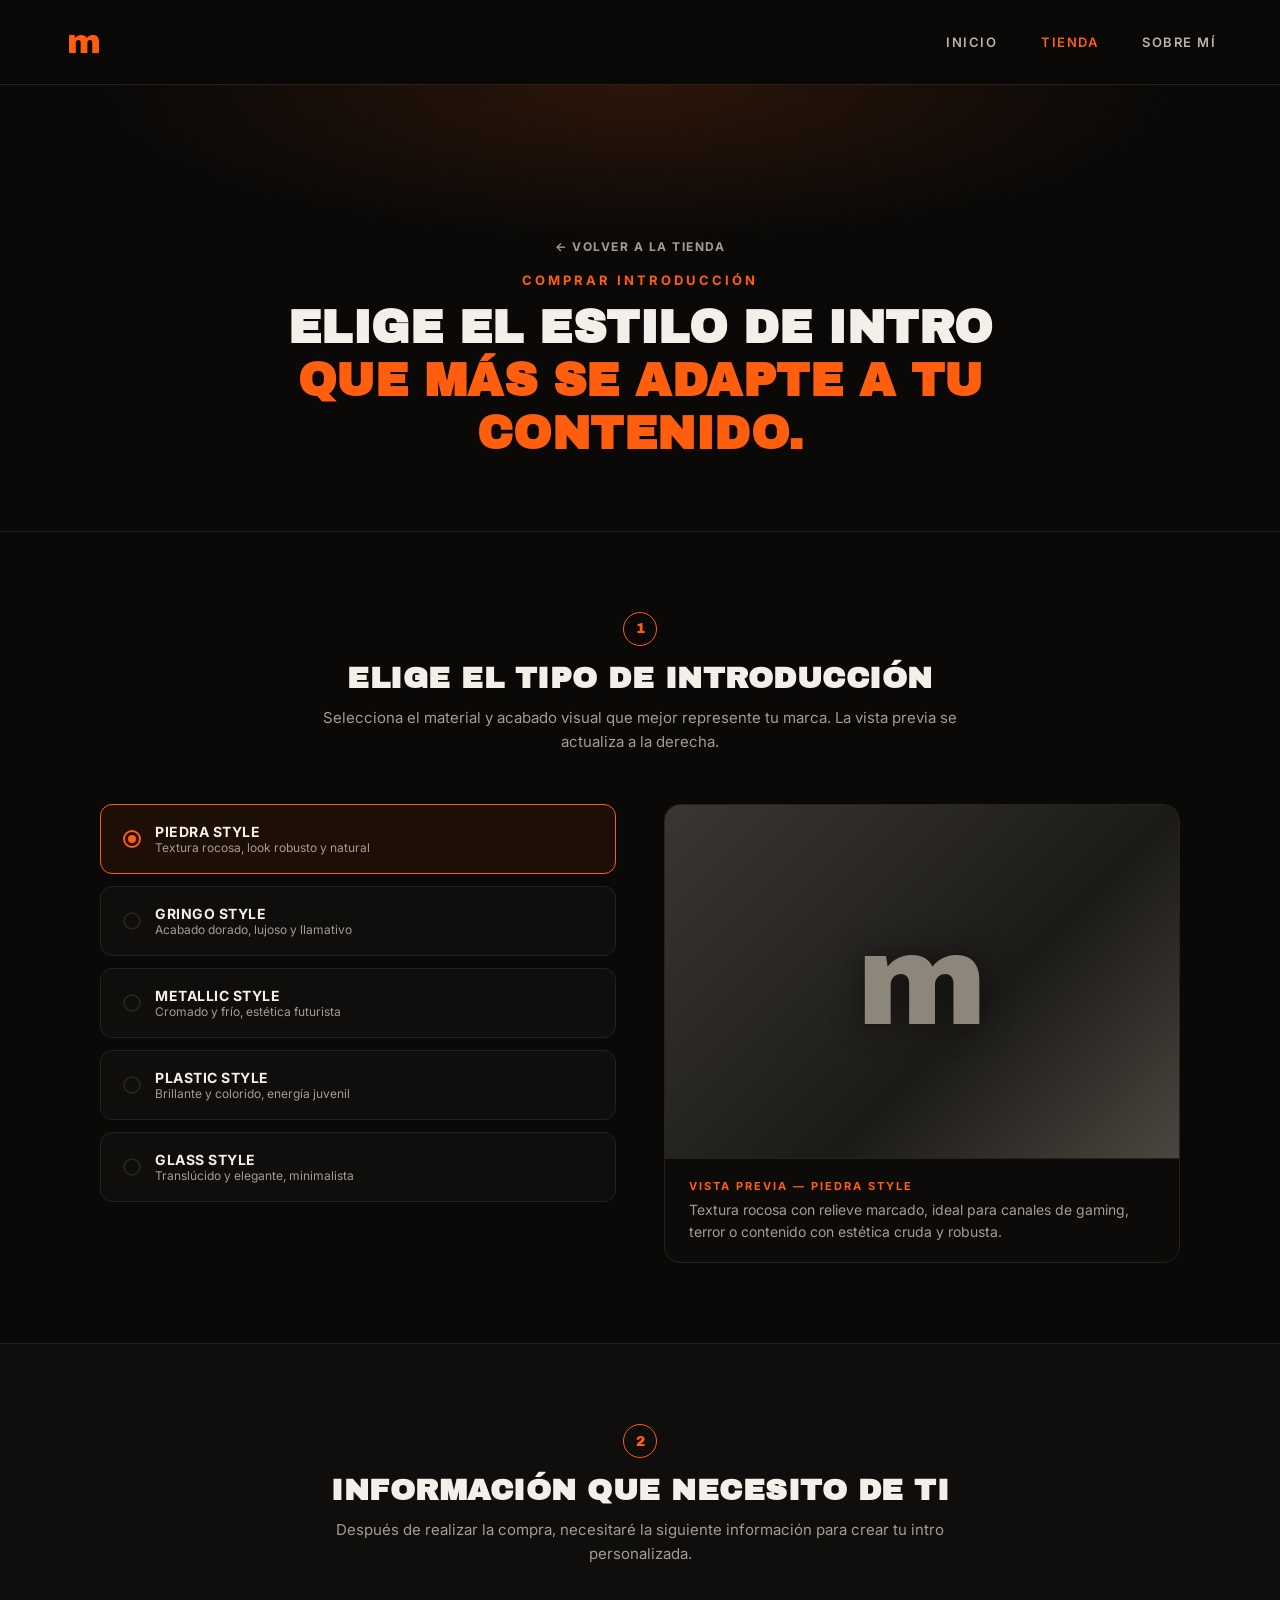
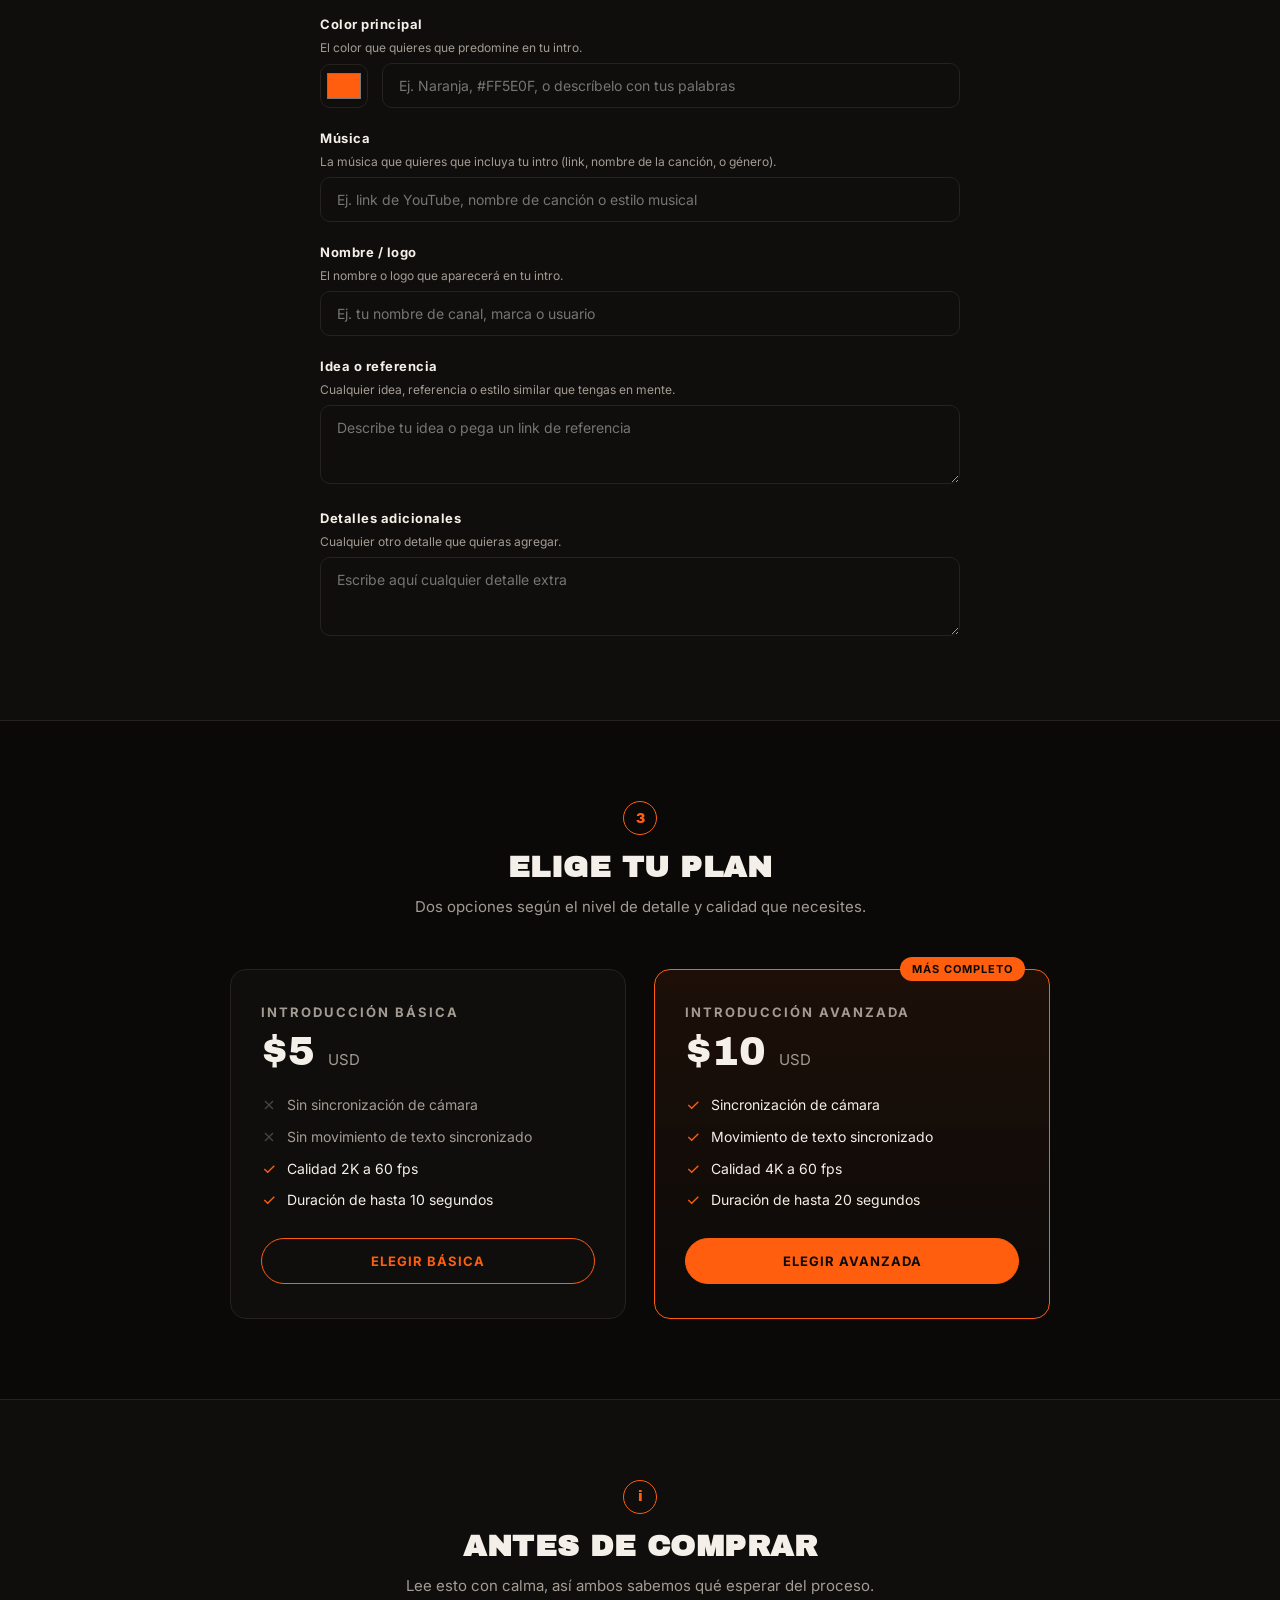
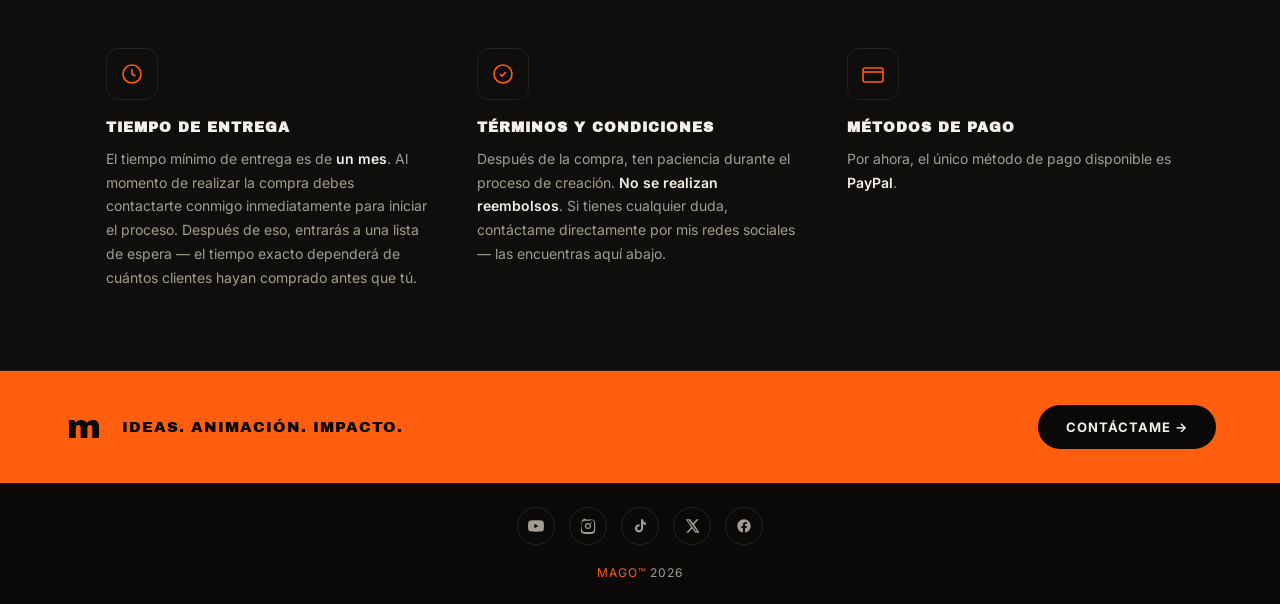
==== comprar-intro.html @ b368771b "Add files via upload" ====
<!DOCTYPE html>
<html lang="es">
<head>
<meta charset="UTF-8">
<meta name="viewport" content="width=device-width, initial-scale=1.0">
<title>Introducción 3D — Comprar | MAGO</title>
<link rel="stylesheet" href="styles.css">
</head>
<body>

<header>
  <div class="logo">
    <div class="logo-mark">
      <span>m</span>
    </div>
  </div>
  <nav class="links">
    <a href="index.html#inicio">INICIO</a>
    <a href="tienda.html" class="active">TIENDA</a>
    <a href="index.html#sobre-mi">SOBRE MÍ</a>
  </nav>
</header>

<section class="shop-hero">
  <a href="tienda.html" class="back-link shop-eyebrow">← VOLVER A LA TIENDA</a>
  <div class="eyebrow shop-eyebrow" style="animation-delay:.3s">COMPRAR INTRODUCCIÓN</div>
  <h1 class="shop-h1">Elige el estilo de intro <span class="accent">que más se adapte a tu contenido.</span></h1>
</section>

<!-- 01 — ESTILO -->
<section class="shop-section" id="estilo">
  <div class="step-head scroll-reveal">
    <div class="step-num">1</div>
    <h2>Elige el tipo de introducción</h2>
    <p>Selecciona el material y acabado visual que mejor represente tu marca. La vista previa se actualiza a la derecha.</p>
  </div>

  <div class="style-picker scroll-reveal" style="transition-delay:.1s">
    <div class="style-list" id="styleList">
      <div class="style-option active" data-style="piedra">
        <div class="style-option-left">
          <div class="radio"></div>
          <div>
            <div class="name">PIEDRA STYLE</div>
            <div class="tag">Textura rocosa, look robusto y natural</div>
          </div>
        </div>
      </div>

      <div class="style-option" data-style="gringo">
        <div class="style-option-left">
          <div class="radio"></div>
          <div>
            <div class="name">GRINGO STYLE</div>
            <div class="tag">Acabado dorado, lujoso y llamativo</div>
          </div>
        </div>
      </div>

      <div class="style-option" data-style="metallic">
        <div class="style-option-left">
          <div class="radio"></div>
          <div>
            <div class="name">METALLIC STYLE</div>
            <div class="tag">Cromado y frío, estética futurista</div>
          </div>
        </div>
      </div>

      <div class="style-option" data-style="plastic">
        <div class="style-option-left">
          <div class="radio"></div>
          <div>
            <div class="name">PLASTIC STYLE</div>
            <div class="tag">Brillante y colorido, energía juvenil</div>
          </div>
        </div>
      </div>

      <div class="style-option" data-style="glass">
        <div class="style-option-left">
          <div class="radio"></div>
          <div>
            <div class="name">GLASS STYLE</div>
            <div class="tag">Translúcido y elegante, minimalista</div>
          </div>
        </div>
      </div>
    </div>

    <div class="preview-panel">
      <div class="preview-stage mat-piedra" id="previewStage">
        <span class="pm">m</span>
      </div>
      <div class="preview-info">
        <div class="preview-label">VISTA PREVIA — PIEDRA STYLE</div>
        <p id="previewDesc">Textura rocosa con relieve marcado, ideal para canales de gaming, terror o contenido con estética cruda y robusta.</p>
      </div>
    </div>
  </div>
</section>

<!-- 02 — INFORMACIÓN -->
<section class="shop-section alt" id="informacion">
  <div class="step-head scroll-reveal">
    <div class="step-num">2</div>
    <h2>Información que necesito de ti</h2>
    <p>Después de realizar la compra, necesitaré la siguiente información para crear tu intro personalizada.</p>
  </div>

  <form class="info-form scroll-reveal" style="transition-delay:.1s">
    <div class="form-row">
      <label>Color principal</label>
      <div class="hint">El color que quieres que predomine en tu intro.</div>
      <div class="color-row">
        <input type="color" value="#ff5e0f">
        <input type="text" placeholder="Ej. Naranja, #FF5E0F, o descríbelo con tus palabras">
      </div>
    </div>

    <div class="form-row">
      <label>Música</label>
      <div class="hint">La música que quieres que incluya tu intro (link, nombre de la canción, o género).</div>
      <input type="text" placeholder="Ej. link de YouTube, nombre de canción o estilo musical">
    </div>

    <div class="form-row">
      <label>Nombre / logo</label>
      <div class="hint">El nombre o logo que aparecerá en tu intro.</div>
      <input type="text" placeholder="Ej. tu nombre de canal, marca o usuario">
    </div>

    <div class="form-row">
      <label>Idea o referencia</label>
      <div class="hint">Cualquier idea, referencia o estilo similar que tengas en mente.</div>
      <textarea rows="3" placeholder="Describe tu idea o pega un link de referencia"></textarea>
    </div>

    <div class="form-row">
      <label>Detalles adicionales</label>
      <div class="hint">Cualquier otro detalle que quieras agregar.</div>
      <textarea rows="3" placeholder="Escribe aquí cualquier detalle extra"></textarea>
    </div>
  </form>
</section>

<!-- 03 — PLAN -->
<section class="shop-section" id="plan">
  <div class="step-head scroll-reveal">
    <div class="step-num">3</div>
    <h2>Elige tu plan</h2>
    <p>Dos opciones según el nivel de detalle y calidad que necesites.</p>
  </div>

  <div class="plans">
    <div class="plan-card scroll-reveal" style="transition-delay:.1s">
      <div class="plan-name">INTRODUCCIÓN BÁSICA</div>
      <div class="plan-price">$5 <span>USD</span></div>
      <ul class="plan-features">
        <li class="no"><svg viewBox="0 0 24 24" fill="none" stroke="currentColor" stroke-width="2"><path d="M6 6l12 12M18 6L6 18"/></svg> Sin sincronización de cámara</li>
        <li class="no"><svg viewBox="0 0 24 24" fill="none" stroke="currentColor" stroke-width="2"><path d="M6 6l12 12M18 6L6 18"/></svg> Sin movimiento de texto sincronizado</li>
        <li class="yes"><svg viewBox="0 0 24 24" fill="none" stroke="currentColor" stroke-width="2"><path d="M5 12l5 5L20 7"/></svg> Calidad 2K a 60 fps</li>
        <li class="yes"><svg viewBox="0 0 24 24" fill="none" stroke="currentColor" stroke-width="2"><path d="M5 12l5 5L20 7"/></svg> Duración de hasta 10 segundos</li>
      </ul>
      <a href="#" class="plan-btn">ELEGIR BÁSICA</a>
    </div>

    <div class="plan-card featured scroll-reveal" style="transition-delay:.2s">
      <div class="plan-badge">MÁS COMPLETO</div>
      <div class="plan-name">INTRODUCCIÓN AVANZADA</div>
      <div class="plan-price">$10 <span>USD</span></div>
      <ul class="plan-features">
        <li class="yes"><svg viewBox="0 0 24 24" fill="none" stroke="currentColor" stroke-width="2"><path d="M5 12l5 5L20 7"/></svg> Sincronización de cámara</li>
        <li class="yes"><svg viewBox="0 0 24 24" fill="none" stroke="currentColor" stroke-width="2"><path d="M5 12l5 5L20 7"/></svg> Movimiento de texto sincronizado</li>
        <li class="yes"><svg viewBox="0 0 24 24" fill="none" stroke="currentColor" stroke-width="2"><path d="M5 12l5 5L20 7"/></svg> Calidad 4K a 60 fps</li>
        <li class="yes"><svg viewBox="0 0 24 24" fill="none" stroke="currentColor" stroke-width="2"><path d="M5 12l5 5L20 7"/></svg> Duración de hasta 20 segundos</li>
      </ul>
      <a href="#" class="plan-btn solid">ELEGIR AVANZADA</a>
    </div>
  </div>
</section>

<!-- 04 — INFO IMPORTANTE -->
<section class="shop-section alt" id="info-importante">
  <div class="step-head scroll-reveal">
    <div class="step-num">i</div>
    <h2>Antes de comprar</h2>
    <p>Lee esto con calma, así ambos sabemos qué esperar del proceso.</p>
  </div>

  <div class="info-grid">
    <div class="info-card scroll-reveal" style="transition-delay:.1s">
      <div class="info-icon">
        <svg viewBox="0 0 24 24" fill="none" stroke="currentColor" stroke-width="1.6"><circle cx="12" cy="12" r="9"/><path d="M12 7v5l3.5 2"/></svg>
      </div>
      <h3>TIEMPO DE ENTREGA</h3>
      <p>El tiempo mínimo de entrega es de <strong>un mes</strong>. Al momento de realizar la compra debes contactarte conmigo inmediatamente para iniciar el proceso. Después de eso, entrarás a una lista de espera — el tiempo exacto dependerá de cuántos clientes hayan comprado antes que tú.</p>
    </div>

    <div class="info-card scroll-reveal" style="transition-delay:.2s">
      <div class="info-icon">
        <svg viewBox="0 0 24 24" fill="none" stroke="currentColor" stroke-width="1.6"><path d="M9 12l2 2 4-4"/><circle cx="12" cy="12" r="9"/></svg>
      </div>
      <h3>TÉRMINOS Y CONDICIONES</h3>
      <p>Después de la compra, ten paciencia durante el proceso de creación. <strong>No se realizan reembolsos</strong>. Si tienes cualquier duda, contáctame directamente por mis redes sociales — las encuentras aquí abajo.</p>
    </div>

    <div class="info-card scroll-reveal" style="transition-delay:.3s">
      <div class="info-icon">
        <svg viewBox="0 0 24 24" fill="none" stroke="currentColor" stroke-width="1.6"><rect x="2" y="6" width="20" height="14" rx="2"/><path d="M2 10h20"/></svg>
      </div>
      <h3>MÉTODOS DE PAGO</h3>
      <p>Por ahora, el único método de pago disponible es <strong>PayPal</strong>.</p>
    </div>
  </div>
</section>

<section class="contact-band" id="contacto">
  <div class="contact-band-left">
    <div class="logo-mark">
      <span>m</span>
    </div>
    <p>Ideas. Animación. Impacto.</p>
  </div>
  <a href="index.html#sobre-mi" class="contact-band-btn">CONTÁCTAME →</a>
</section>

<footer>
  <div class="footer-socials">
    <a href="#" aria-label="YouTube"><svg viewBox="0 0 24 24" fill="currentColor"><path d="M23.5 6.2a3 3 0 0 0-2.1-2.1C19.5 3.5 12 3.5 12 3.5s-7.5 0-9.4.6A3 3 0 0 0 .5 6.2 31 31 0 0 0 0 12a31 31 0 0 0 .5 5.8 3 3 0 0 0 2.1 2.1c1.9.6 9.4.6 9.4.6s7.5 0 9.4-.6a3 3 0 0 0 2.1-2.1A31 31 0 0 0 24 12a31 31 0 0 0-.5-5.8ZM9.5 15.5v-7L15.8 12l-6.3 3.5Z"/></svg></a>
    <a href="#" aria-label="Instagram"><svg viewBox="0 0 24 24" fill="currentColor"><path d="M12 2.2c3.2 0 3.6 0 4.9.07 1.2.06 2.1.26 2.7.5.6.24 1.1.6 1.6 1.1.5.5.86 1 1.1 1.6.24.6.44 1.5.5 2.7.06 1.3.07 1.7.07 4.9s0 3.6-.07 4.9c-.06 1.2-.26 2.1-.5 2.7a4.5 4.5 0 0 1-1.1 1.6 4.5 4.5 0 0 1-1.6 1.1c-.6.24-1.5.44-2.7.5-1.3.06-1.7.07-4.9.07s-3.6 0-4.9-.07c-1.2-.06-2.1-.26-2.7-.5a4.5 4.5 0 0 1-1.6-1.1 4.5 4.5 0 0 1-1.1-1.6c-.24-.6-.44-1.5-.5-2.7C2.2 15.6 2.2 15.2 2.2 12s0-3.6.07-4.9c.06-1.2.26-2.1.5-2.7.24-.6.6-1.1 1.1-1.6.5-.5 1-.86 1.6-1.1.6-.24 1.5-.44 2.7-.5C8.4 2.2 8.8 2.2 12 2.2Zm0 1.8c-3.15 0-3.52 0-4.76.07-1.03.05-1.6.22-1.97.37-.5.19-.85.42-1.22.79-.37.37-.6.72-.79 1.22-.15.37-.32.94-.37 1.97C2.8 8.48 2.8 8.85 2.8 12s0 3.52.07 4.76c.05 1.03.22 1.6.37 1.97.19.5.42.85.79 1.22.37.37.72.6 1.22.79.37.15.94.32 1.97.37 1.24.06 1.61.07 4.76.07s3.52 0 4.76-.07c1.03-.05 1.6-.22 1.97-.37.5-.19.85-.42 1.22-.79.37-.37.6-.72.79-1.22.15-.37.32-.94.37-1.97.06-1.24.07-1.61.07-4.76s0-3.52-.07-4.76c-.05-1.03-.22-1.6-.37-1.97a3 3 0 0 0-.79-1.22 3 3 0 0 0-1.22-.79c-.37-.15-.94-.32-1.97-.37C15.52 4 15.15 4 12 4Zm0 3.4a4.6 4.6 0 1 1 0 9.2 4.6 4.6 0 0 1 0-9.2Zm0 1.8a2.8 2.8 0 1 0 0 5.6 2.8 2.8 0 0 0 0-5.6Zm5.8-2a1.08 1.08 0 1 1-2.15 0 1.08 1.08 0 0 1 2.15 0Z"/></svg></a>
    <a href="#" aria-label="TikTok"><svg viewBox="0 0 24 24" fill="currentColor"><path d="M16.6 2h-3.1v13.4a2.9 2.9 0 1 1-2.9-2.9c.3 0 .6 0 .9.1V9.5a6.1 6.1 0 1 0 5.1 6V8.9a7.6 7.6 0 0 0 4.4 1.4V7.2c-2.4 0-4.4-2-4.4-5.2Z"/></svg></a>
    <a href="#" aria-label="Twitter"><svg viewBox="0 0 24 24" fill="currentColor"><path d="M18.9 2h3.1l-6.8 7.8L23.3 22h-6.3l-4.9-6.4L6.5 22H3.4l7.3-8.3L2.7 2H9.2l4.4 5.9L18.9 2Zm-1.1 18h1.7L7.3 3.9H5.5L17.8 20Z"/></svg></a>
    <a href="#" aria-label="Facebook"><svg viewBox="0 0 24 24" fill="currentColor"><path d="M22 12.06C22 6.5 17.52 2 12 2S2 6.5 2 12.06C2 17.08 5.66 21.24 10.44 22v-7.03H7.9v-2.91h2.54V9.85c0-2.5 1.49-3.89 3.77-3.89 1.09 0 2.24.2 2.24.2v2.46h-1.26c-1.24 0-1.63.77-1.63 1.56v1.88h2.78l-.44 2.91h-2.34V22C18.34 21.24 22 17.08 22 12.06Z"/></svg></a>
  </div>
  <span>MAGO™</span> 2026
</footer>

<script>
  const styles = {
    piedra:  { mat:'mat-piedra',  label:'VISTA PREVIA — PIEDRA STYLE',  desc:'Textura rocosa con relieve marcado, ideal para canales de gaming, terror o contenido con estética cruda y robusta.' },
    gringo:  { mat:'mat-gringo',  label:'VISTA PREVIA — GRINGO STYLE',  desc:'Acabado dorado y lujoso, perfecto para contenido de lifestyle, negocios o marcas que buscan destacar con opulencia.' },
    metallic:{ mat:'mat-metallic',label:'VISTA PREVIA — METALLIC STYLE',desc:'Superficie cromada y fría, con estética futurista. Encaja con tech, ciencia ficción y contenido de innovación.' },
    plastic: { mat:'mat-plastic', label:'VISTA PREVIA — PLASTIC STYLE', desc:'Colores vivos y acabado brillante, con energía juvenil. Ideal para entretenimiento, comedia y redes sociales.' },
    glass:   { mat:'mat-glass',   label:'VISTA PREVIA — GLASS STYLE',   desc:'Translúcido y minimalista, con un aire elegante y limpio. Encaja con marcas premium y contenido lifestyle.' },
  };

  const options = document.querySelectorAll('.style-option');
  const stage = document.getElementById('previewStage');
  const label = document.querySelector('.preview-label');
  const desc = document.getElementById('previewDesc');

  options.forEach(opt => {
    opt.addEventListener('click', () => {
      options.forEach(o => o.classList.remove('active'));
      opt.classList.add('active');

      const key = opt.dataset.style;
      const s = styles[key];

      stage.className = 'preview-stage ' + s.mat;
      label.textContent = s.label;
      desc.textContent = s.desc;
    });
  });

  const revealEls = document.querySelectorAll('.scroll-reveal');
  const io = new IntersectionObserver((entries) => {
    entries.forEach(entry => {
      if (entry.isIntersecting){
        entry.target.classList.add('is-visible');
        io.unobserve(entry.target);
      }
    });
  }, { threshold: 0.15 });
  revealEls.forEach(el => io.observe(el));
</script>

</body>
</html>
---- styles.css ----
@import url('https://fonts.googleapis.com/css2?family=Archivo+Black&family=Inter:wght@400;500;600;700&display=swap');

  @font-face {
    font-family: 'Crude';
    src: url('assets/fonts/CRUDE.OTF') format('opentype');
    font-weight: normal;
    font-style: normal;
  }

  :root{
    --hero-photo: url('assets/images/hero.jpg');
    --bg:#0a0908;
    --bg-panel:#0f0e0c;
    --orange:#ff5e0f;
    --orange-dim:#c94a0c;
    --cream:#f4efe8;
    --grey:#a39c93;
    --line:#26221d;
  }

  *{ margin:0; padding:0; box-sizing:border-box; }

  html{ scroll-behavior:smooth; }

  @keyframes fadeSlideUp{
    from{ opacity:0; transform:translateY(24px); }
    to{ opacity:1; transform:translateY(0); }
  }
  @keyframes fadeIn{
    from{ opacity:0; }
    to{ opacity:1; }
  }
  @keyframes revealLine{
    from{ transform:translateY(110%); }
    to{ transform:translateY(0); }
  }
  @keyframes heroZoom{
    from{ transform:scale(1.08); }
    to{ transform:scale(1); }
  }
  @keyframes popIcon{
    from{ opacity:0; transform:translateY(14px) scale(0.7); }
    to{ opacity:1; transform:translateY(0) scale(1); }
  }

  body{
    background:var(--bg);
    color:var(--cream);
    font-family:'Inter', sans-serif;
    overflow-x:hidden;
  }

  h1,h2,h3, .logo-word{
    font-family:'Archivo Black', sans-serif;
    text-transform:uppercase;
    letter-spacing:0.5px;
  }

  a{ color:inherit; text-decoration:none; }

  /* ---------- NAV ---------- */
  header{
    position:sticky; top:0; z-index:50;
    display:flex; align-items:center; justify-content:space-between;
    padding:22px 5vw;
    background:rgba(10,9,8,0.85);
    backdrop-filter:blur(10px);
    border-bottom:1px solid var(--line);
  }

  .logo{ display:flex; align-items:center; gap:10px;
    opacity:0; animation:fadeSlideUp .7s ease forwards; animation-delay:.1s;
  }
  .logo-mark{
    width:40px; height:40px;
    position:relative; flex-shrink:0;
    display:flex; align-items:center; justify-content:center;
  }
  .logo-mark span{
    font-family:'Crude', 'Archivo Black', sans-serif;
    font-size:34px; line-height:1;
    color:var(--orange);
  }

  nav.links{ display:flex; gap:44px;
    opacity:0; animation:fadeSlideUp .7s ease forwards; animation-delay:.25s;
  }
  nav.links a{
    font-size:13px; font-weight:600; letter-spacing:1.5px;
    color:var(--cream); opacity:0.75; transition:opacity .25s, color .25s;
    position:relative;
  }
  nav.links a:hover{ opacity:1; color:var(--orange); }
  nav.links a.active{ opacity:1; color:var(--orange); }

  .cta-btn{
    border:1.5px solid var(--orange);
    color:var(--orange);
    padding:12px 24px;
    border-radius:999px;
    font-size:13px; font-weight:700; letter-spacing:1px;
    display:inline-flex; align-items:center; gap:8px;
    transition:background .25s, color .25s, transform .2s;
    white-space:nowrap;
  }
  .cta-btn:hover{ background:var(--orange); color:#0a0908; transform:translateY(-2px); }
  .cta-btn.solid{ background:var(--orange); color:#0a0908; }
  .cta-btn.solid:hover{ background:transparent; color:var(--orange); }

  /* ---------- HERO ---------- */
  .hero{
    position:relative;
    padding:130px 5vw 110px;
    display:flex;
    align-items:center;
    min-height:680px;
    overflow:hidden;
    border-bottom:1px solid var(--line);
  }

  .hero::before{
    content:'';
    position:absolute; inset:0; z-index:0;
    background:
      linear-gradient(90deg, rgba(6,5,4,0.94) 0%, rgba(6,5,4,0.78) 32%, rgba(6,5,4,0.35) 60%, rgba(6,5,4,0.15) 100%),
      var(--hero-photo) center 38% / cover no-repeat;
    transform:scale(1.08);
    animation:heroZoom 8s ease-out forwards;
  }

  .hero-copy{ position:relative; z-index:2; max-width:560px; }

  .hero h1{
    font-size:clamp(40px, 5.2vw, 68px);
    line-height:1.02;
    margin:18px 0 24px;
  }
  .hero h1 .accent{ color:var(--orange); }

  .reveal-line{ display:block; overflow:hidden; }
  .reveal-line span{
    display:inline-block;
    transform:translateY(110%);
    animation:revealLine .8s cubic-bezier(.19,1,.22,1) forwards;
  }
  .reveal-line:nth-of-type(1) span{ animation-delay:.35s; }
  .reveal-line:nth-of-type(2) span{ animation-delay:.5s; }

  .hero p.sub{
    font-size:17px; line-height:1.6; color:var(--grey);
    max-width:440px; margin-bottom:36px;
    opacity:0; animation:fadeSlideUp .8s ease forwards; animation-delay:.85s;
  }

  .socials-row{
    display:flex; align-items:center; gap:22px; flex-wrap:wrap;
    opacity:0; animation:fadeIn .6s ease forwards; animation-delay:1.05s;
  }
  .socials{ display:flex; gap:16px; }
  .socials a{
    width:42px; height:42px; border-radius:50%;
    border:1px solid rgba(244,239,232,0.25);
    background:rgba(10,9,8,0.35);
    backdrop-filter:blur(4px);
    display:flex; align-items:center; justify-content:center;
    color:var(--grey); transition:border-color .25s, color .25s, transform .25s;
    opacity:0;
    animation:popIcon .5s ease forwards;
  }
  .socials a:nth-child(1){ animation-delay:1.1s; }
  .socials a:nth-child(2){ animation-delay:1.18s; }
  .socials a:nth-child(3){ animation-delay:1.26s; }
  .socials a:nth-child(4){ animation-delay:1.34s; }
  .socials a:nth-child(5){ animation-delay:1.42s; }
  .socials a:hover{ border-color:var(--orange); color:var(--orange); transform:translateY(-3px); }
  .socials svg{ width:18px; height:18px; }

  /* ---------- SERVICES ---------- */
  .services{
    padding:100px 5vw 110px;
    text-align:center;
    background:var(--bg-panel);
    border-bottom:1px solid var(--line);
  }
  .eyebrow{
    color:var(--orange); font-size:13px; font-weight:700;
    letter-spacing:3px; margin-bottom:14px;
  }
  .services h2{
    font-size:clamp(26px,3vw,36px); margin-bottom:64px;
  }

  .scroll-reveal{
    opacity:0; transform:translateY(28px);
    transition:opacity .7s ease, transform .7s ease;
  }
  .scroll-reveal.is-visible{ opacity:1; transform:translateY(0); }
  .services-grid{
    display:grid;
    grid-template-columns: repeat(3, 1fr);
    gap:0;
    max-width:920px;
    margin:0 auto;
  }
  .service-card{
    padding:0 28px;
    border-right:1px solid var(--line);
  }
  .service-card:last-child{ border-right:none; }
  .icon-wrap{
    width:64px; height:64px; margin:0 auto 24px;
    display:flex; align-items:center; justify-content:center;
    color:var(--orange);
  }
  .icon-wrap svg{ width:36px; height:36px; }
  .service-card h3{
    font-size:15px; letter-spacing:1px; margin-bottom:12px;
  }
  .service-card p{
    font-size:14px; line-height:1.65; color:var(--grey);
  }
  .underline{
    width:32px; height:2px; background:var(--orange);
    margin:22px auto 0;
  }

  /* ---------- CONTACT BAND ---------- */
  .contact-band{
    background:var(--orange);
    padding:34px 5vw;
    display:flex;
    align-items:center;
    justify-content:space-between;
    gap:20px;
    flex-wrap:wrap;
  }
  .contact-band-left{
    display:flex; align-items:center; gap:18px;
  }
  .contact-band .logo-mark span{ color:#0a0908; }
  .contact-band-left p{
    font-family:'Archivo Black', sans-serif;
    text-transform:uppercase;
    font-size:15px;
    letter-spacing:1px;
    color:#0a0908;
  }
  .contact-band-btn{
    background:#0a0908;
    color:var(--cream);
    padding:14px 28px;
    border-radius:999px;
    font-size:13px; font-weight:700; letter-spacing:1px;
    display:inline-flex; align-items:center; gap:8px;
    transition:transform .2s, background .25s, color .25s;
    white-space:nowrap;
  }
  .contact-band-btn:hover{ background:#1a1613; color:var(--orange); transform:translateY(-2px); }

  footer{
    padding:24px 5vw;
    text-align:center;
    font-size:12px;
    color:var(--grey);
    letter-spacing:1px;
  }
  footer span{ color:var(--orange); }

/* ========== TIENDA / SHOP PAGE ========== */

.shop-hero{
  padding:150px 5vw 70px;
  text-align:center;
  background:
    radial-gradient(ellipse 60% 50% at 50% 0%, rgba(255,94,15,0.14), transparent 70%),
    var(--bg);
  border-bottom:1px solid var(--line);
}
.shop-hero h1{
  font-size:clamp(30px, 4vw, 46px);
  line-height:1.15;
  margin-top:14px;
  max-width:780px;
  margin-left:auto; margin-right:auto;
  opacity:0; animation:fadeSlideUp .8s ease forwards; animation-delay:.4s;
}
.shop-hero h1 .accent{ color:var(--orange); }
.shop-eyebrow{
  opacity:0; animation:fadeSlideUp .7s ease forwards; animation-delay:.2s;
}
.back-link{
  display:inline-block;
  font-size:12px; font-weight:700; letter-spacing:1.5px;
  color:var(--grey);
  margin-bottom:18px;
  transition:color .2s;
}
.back-link:hover{ color:var(--orange); }

/* --- product catalog --- */
.product-grid{
  display:flex;
  flex-wrap:wrap;
  gap:36px;
  max-width:1080px;
  margin:0 auto;
}
.product-card{
  width:220px;
  display:flex;
  flex-direction:column;
  align-items:center;
  gap:16px;
}
.product-thumb{
  width:220px; height:220px;
  border-radius:16px;
  border:1px solid var(--line);
  background:
    radial-gradient(ellipse 70% 60% at 50% 40%, rgba(255,94,15,0.16), transparent 70%),
    var(--bg-panel);
  display:flex; align-items:center; justify-content:center;
  text-align:center;
  padding:16px;
  transition:border-color .25s, transform .25s;
}
.product-card:hover .product-thumb{
  border-color:rgba(255,94,15,0.5);
  transform:translateY(-4px);
}
.product-name{
  font-family:'Crude', 'Archivo Black', sans-serif;
  font-size:26px;
  line-height:1.15;
  color:var(--orange);
}
.product-buy{
  font-size:12px; font-weight:700; letter-spacing:1.5px;
  color:var(--cream);
  border:1.5px solid var(--orange);
  padding:10px 22px;
  border-radius:999px;
  transition:background .25s, color .25s;
}
.product-buy:hover{ background:var(--orange); color:#0a0908; }

/* --- intro showcase (INTROS title + big product card) --- */
.intro-showcase{
  padding:100px 5vw 110px;
  text-align:center;
  border-bottom:1px solid var(--line);
}
.intro-showcase-title{
  font-size:clamp(38px, 6vw, 64px);
  color:var(--orange);
  letter-spacing:1px;
  margin-bottom:26px;
}
.intro-divider{
  width:220px; height:4px;
  background:var(--orange);
  border-radius:2px;
  margin:0 auto 30px;
}
.intro-card-wrap{
  max-width:460px;
  margin:0 auto;
  display:flex;
  flex-direction:column;
  align-items:center;
  gap:28px;
}
.intro-card{
  width:100%;
  aspect-ratio:4/3;
  background:var(--orange);
  border-radius:14px;
  display:flex; align-items:center; justify-content:center;
  padding:20px;
  transition:transform .25s, box-shadow .25s;
}
.intro-card:hover{
  transform:translateY(-5px);
  box-shadow:0 20px 40px -15px rgba(255,94,15,0.4);
}
.intro-card span{
  font-family:'Archivo Black', sans-serif;
  font-size:clamp(30px, 4.5vw, 46px);
  line-height:1.1;
  color:#0a0908;
  text-align:center;
}
.intro-buy-btn{
  background:#0a0908;
  color:var(--cream);
  font-size:14px; font-weight:700; letter-spacing:2px;
  padding:16px 56px;
  border-radius:8px;
  transition:background .25s, color .25s;
}
.intro-buy-btn:hover{ background:#1a1613; color:var(--orange); }

.shop-section{
  padding:80px 5vw;
  border-bottom:1px solid var(--line);
}
.shop-section.alt{ background:var(--bg-panel); }
.step-head{ text-align:center; max-width:640px; margin:0 auto 50px; }
.step-num{
  display:inline-flex; align-items:center; justify-content:center;
  width:34px; height:34px; border-radius:50%;
  border:1.5px solid var(--orange); color:var(--orange);
  font-family:'Archivo Black', sans-serif; font-size:14px;
  margin-bottom:16px;
}
.step-head h2{ font-size:clamp(22px,2.6vw,30px); margin-bottom:12px; }
.step-head p{ color:var(--grey); font-size:15px; line-height:1.6; }

/* --- style selector --- */
.style-picker{
  display:grid;
  grid-template-columns: 1fr 1fr;
  gap:48px;
  max-width:1080px;
  margin:0 auto;
  align-items:start;
}
.style-list{ display:flex; flex-direction:column; gap:12px; }
.style-option{
  display:flex; align-items:center; justify-content:space-between;
  padding:18px 22px;
  border:1px solid var(--line);
  border-radius:12px;
  background:var(--bg-panel);
  cursor:pointer;
  transition:border-color .2s, background .2s;
}
.style-option:hover{ border-color:rgba(255,94,15,0.5); }
.style-option.active{
  border-color:var(--orange);
  background:rgba(255,94,15,0.08);
}
.style-option .name{ font-weight:700; font-size:14px; letter-spacing:0.5px; }
.style-option .tag{ font-size:12px; color:var(--grey); }
.style-option .radio{
  width:18px; height:18px; border-radius:50%;
  border:2px solid var(--line); flex-shrink:0;
  position:relative;
}
.style-option.active .radio{ border-color:var(--orange); }
.style-option.active .radio::after{
  content:''; position:absolute; inset:3px; border-radius:50%; background:var(--orange);
}
.style-option-left{ display:flex; align-items:center; gap:14px; }

.preview-panel{
  position:sticky; top:100px;
  border-radius:16px;
  overflow:hidden;
  border:1px solid var(--line);
  background:#0d0b09;
}
.preview-stage{
  aspect-ratio:16/11;
  display:flex; align-items:center; justify-content:center;
  position:relative;
  transition:background 0.4s ease;
}
.preview-stage .pm{
  font-family:'Crude', 'Archivo Black', sans-serif;
  font-size:130px;
  line-height:1;
  transition:all .4s ease;
}
.preview-info{
  padding:20px 24px;
  border-top:1px solid var(--line);
}
.preview-info .preview-label{
  font-size:11px; letter-spacing:2px; color:var(--orange); font-weight:700; margin-bottom:6px;
}
.preview-info p{ font-size:14px; color:var(--grey); line-height:1.55; }

/* material presets applied via JS by swapping data-style on preview-stage */
.mat-piedra{ background:linear-gradient(135deg,#3a3733,#1c1a17 60%,#4a463f); }
.mat-piedra .pm{ color:#8d867a; text-shadow: 0 2px 0 #1a1815, 0 0 30px rgba(0,0,0,0.5); }

.mat-gringo{ background:linear-gradient(135deg,#3a2a0c,#1a1108 60%,#5c4212); }
.mat-gringo .pm{ color:#e8c26a; text-shadow:0 0 40px rgba(232,194,106,0.45); }

.mat-metallic{ background:linear-gradient(135deg,#3d4247,#15171a 60%,#5b636b); }
.mat-metallic .pm{ color:#d7dee3; text-shadow:0 0 30px rgba(215,222,227,0.35); }

.mat-plastic{ background:linear-gradient(135deg,#7a1d0f,#2b0a05 60%,#c93a1a); }
.mat-plastic .pm{ color:#ff6a3d; text-shadow:0 6px 18px rgba(0,0,0,0.4), 0 0 25px rgba(255,106,61,0.5); }

.mat-glass{ background:linear-gradient(135deg,rgba(255,255,255,0.05),rgba(255,94,15,0.08) 60%,rgba(255,255,255,0.02)); }
.mat-glass .pm{ color:rgba(244,239,232,0.85); text-shadow:0 0 25px rgba(255,255,255,0.25); }

/* --- info form --- */
.info-form{
  max-width:640px; margin:0 auto;
  display:flex; flex-direction:column; gap:22px;
}
.form-row label{
  display:block; font-size:13px; font-weight:700; letter-spacing:0.5px;
  margin-bottom:8px; color:var(--cream);
}
.form-row .hint{ font-size:12px; color:var(--grey); margin-bottom:8px; font-weight:400; letter-spacing:0; }
.form-row input[type="text"],
.form-row textarea{
  width:100%;
  background:var(--bg-panel);
  border:1px solid var(--line);
  border-radius:10px;
  padding:13px 16px;
  color:var(--cream);
  font-family:'Inter', sans-serif;
  font-size:14px;
  resize:vertical;
  transition:border-color .2s;
}
.form-row input[type="text"]:focus,
.form-row textarea:focus{ outline:none; border-color:var(--orange); }
.color-row{ display:flex; align-items:center; gap:14px; }
.color-row input[type="color"]{
  width:52px; height:44px; border:1px solid var(--line); border-radius:10px;
  background:var(--bg-panel); cursor:pointer; padding:4px;
}

/* --- pricing --- */
.plans{
  display:grid;
  grid-template-columns:1fr 1fr;
  gap:28px;
  max-width:820px;
  margin:0 auto;
}
.plan-card{
  border:1px solid var(--line);
  border-radius:16px;
  padding:34px 30px;
  background:var(--bg-panel);
  position:relative;
}
.plan-card.featured{
  border-color:var(--orange);
  background:linear-gradient(180deg, rgba(255,94,15,0.08), rgba(15,14,12,0.4));
}
.plan-badge{
  position:absolute; top:-13px; right:24px;
  background:var(--orange); color:#0a0908;
  font-size:11px; font-weight:700; letter-spacing:1px;
  padding:5px 12px; border-radius:999px;
}
.plan-name{ font-size:13px; letter-spacing:2px; color:var(--grey); margin-bottom:10px; font-weight:700; }
.plan-price{ font-family:'Archivo Black', sans-serif; font-size:40px; margin-bottom:22px; }
.plan-price span{ font-size:15px; color:var(--grey); font-family:'Inter', sans-serif; font-weight:400; }
.plan-features{ list-style:none; display:flex; flex-direction:column; gap:12px; margin-bottom:28px; }
.plan-features li{ display:flex; align-items:flex-start; gap:10px; font-size:14px; color:var(--cream); line-height:1.4; }
.plan-features li.no{ color:var(--grey); }
.plan-features li svg{ width:16px; height:16px; flex-shrink:0; margin-top:2px; }
.plan-features li.yes svg{ color:var(--orange); }
.plan-features li.no svg{ color:#4a453e; }
.plan-btn{
  display:block; text-align:center;
  width:100%;
  padding:14px;
  border-radius:999px;
  font-size:13px; font-weight:700; letter-spacing:1px;
  border:1.5px solid var(--orange); color:var(--orange);
  transition:background .25s, color .25s;
}
.plan-btn:hover{ background:var(--orange); color:#0a0908; }
.plan-btn.solid{ background:var(--orange); color:#0a0908; }
.plan-btn.solid:hover{ background:transparent; color:var(--orange); }

@media (max-width: 880px){
  .style-picker{ grid-template-columns:1fr; }
  .preview-panel{ position:relative; top:0; }
  .plans{ grid-template-columns:1fr; }
  .info-grid{ grid-template-columns:1fr; gap:36px; }
}

/* --- info cards (delivery / terms / payment) --- */
.info-grid{
  display:grid;
  grid-template-columns:repeat(3, 1fr);
  gap:32px;
  max-width:1080px;
  margin:0 auto;
}
.info-card{
  padding:0 6px;
}
.info-icon{
  width:52px; height:52px;
  border-radius:12px;
  border:1px solid var(--line);
  display:flex; align-items:center; justify-content:center;
  color:var(--orange);
  margin-bottom:20px;
}
.info-icon svg{ width:24px; height:24px; }
.info-card h3{
  font-size:14px; letter-spacing:1px; margin-bottom:12px;
}
.info-card p{
  font-size:14px; line-height:1.7; color:var(--grey);
}
.info-card p strong{ color:var(--cream); font-weight:600; }

.footer-socials{
  display:flex; justify-content:center; gap:14px;
  margin-bottom:20px;
}
.footer-socials a{
  width:38px; height:38px; border-radius:50%;
  border:1px solid var(--line);
  display:flex; align-items:center; justify-content:center;
  color:var(--grey); transition:all .25s;
}
.footer-socials a:hover{ border-color:var(--orange); color:var(--orange); transform:translateY(-3px); }
.footer-socials svg{ width:16px; height:16px; }

  @media (max-width: 880px){
    nav.links{ display:none; }
    .hero{
      padding-top:80px;
      min-height:560px;
    }
    .hero::before{
      background:
        linear-gradient(180deg, rgba(6,5,4,0.55) 0%, rgba(6,5,4,0.92) 65%, rgba(6,5,4,0.98) 100%),
        var(--hero-photo) center 30% / cover no-repeat;
    }
    .services-grid{ grid-template-columns:1fr; gap:48px; }
    .service-card{ border-right:none; border-bottom:1px solid var(--line); padding-bottom:40px; }
    .service-card:last-child{ border-bottom:none; padding-bottom:0; }
  }
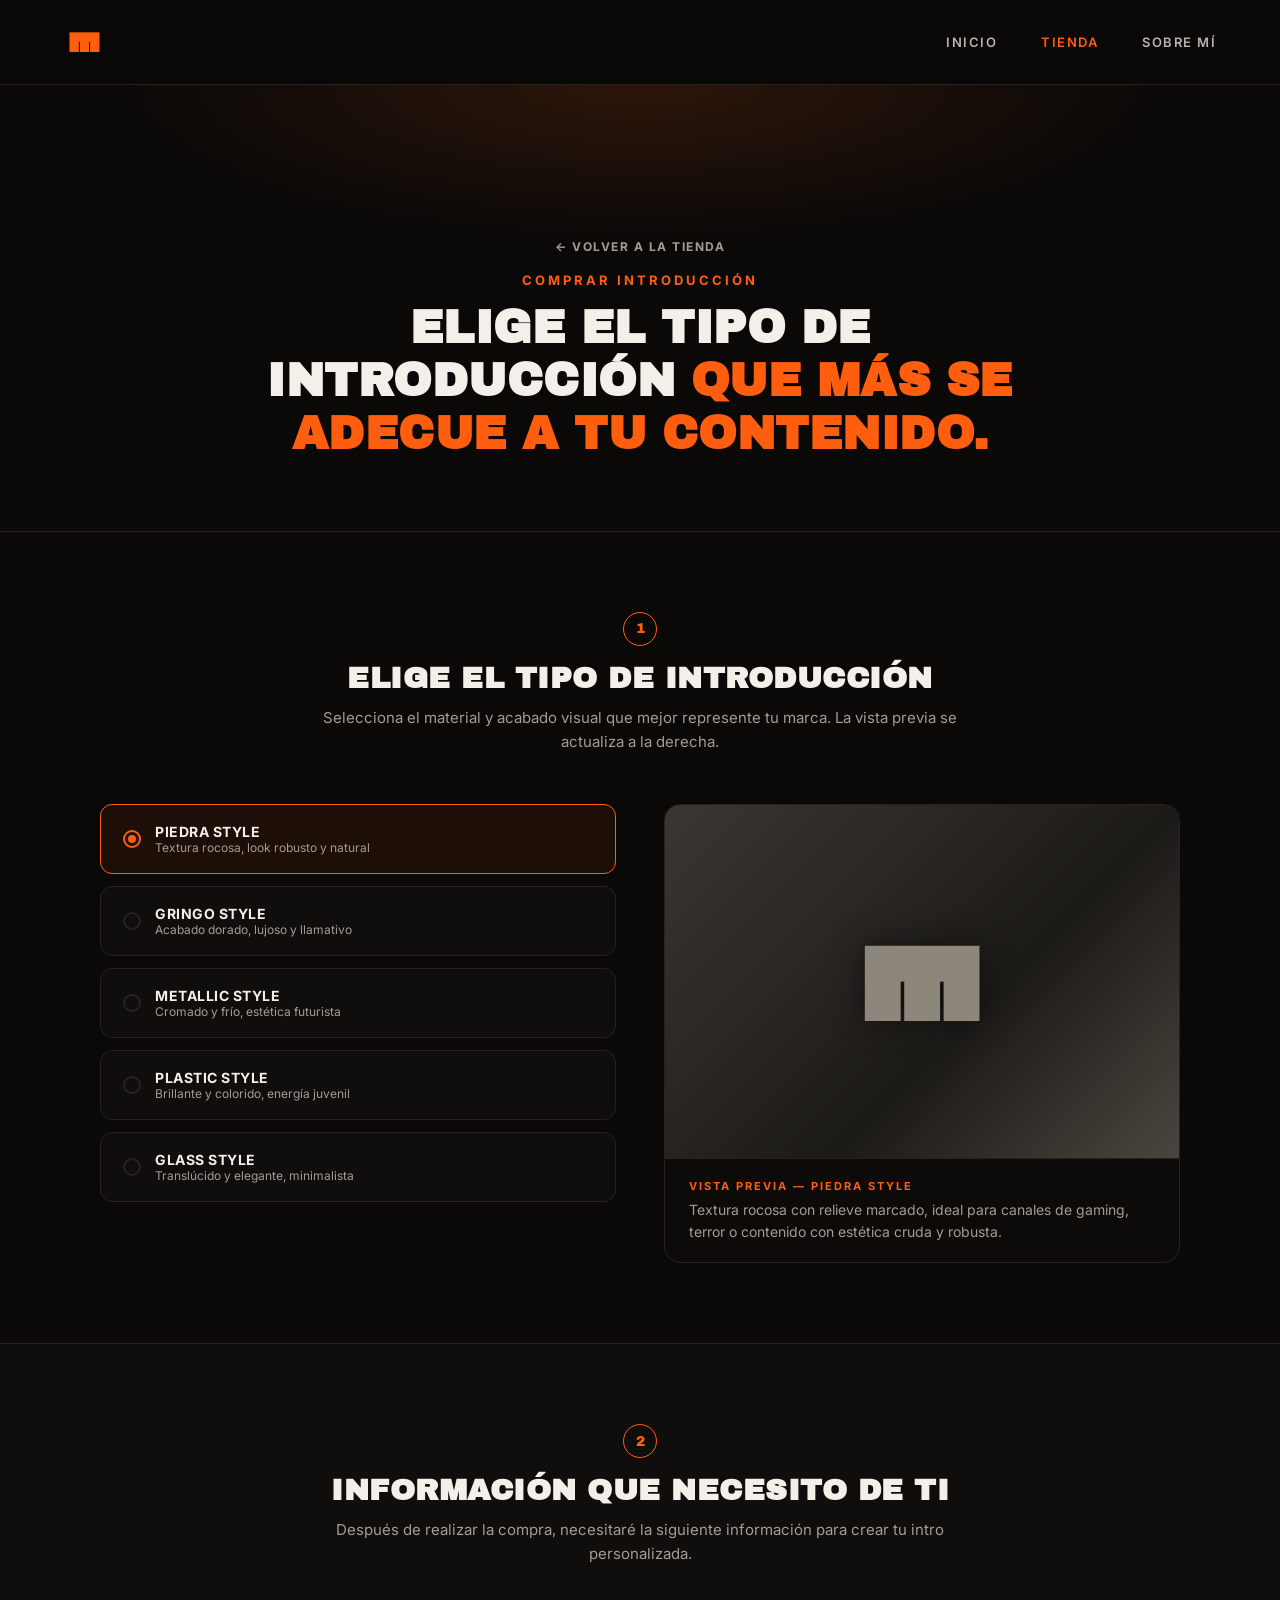
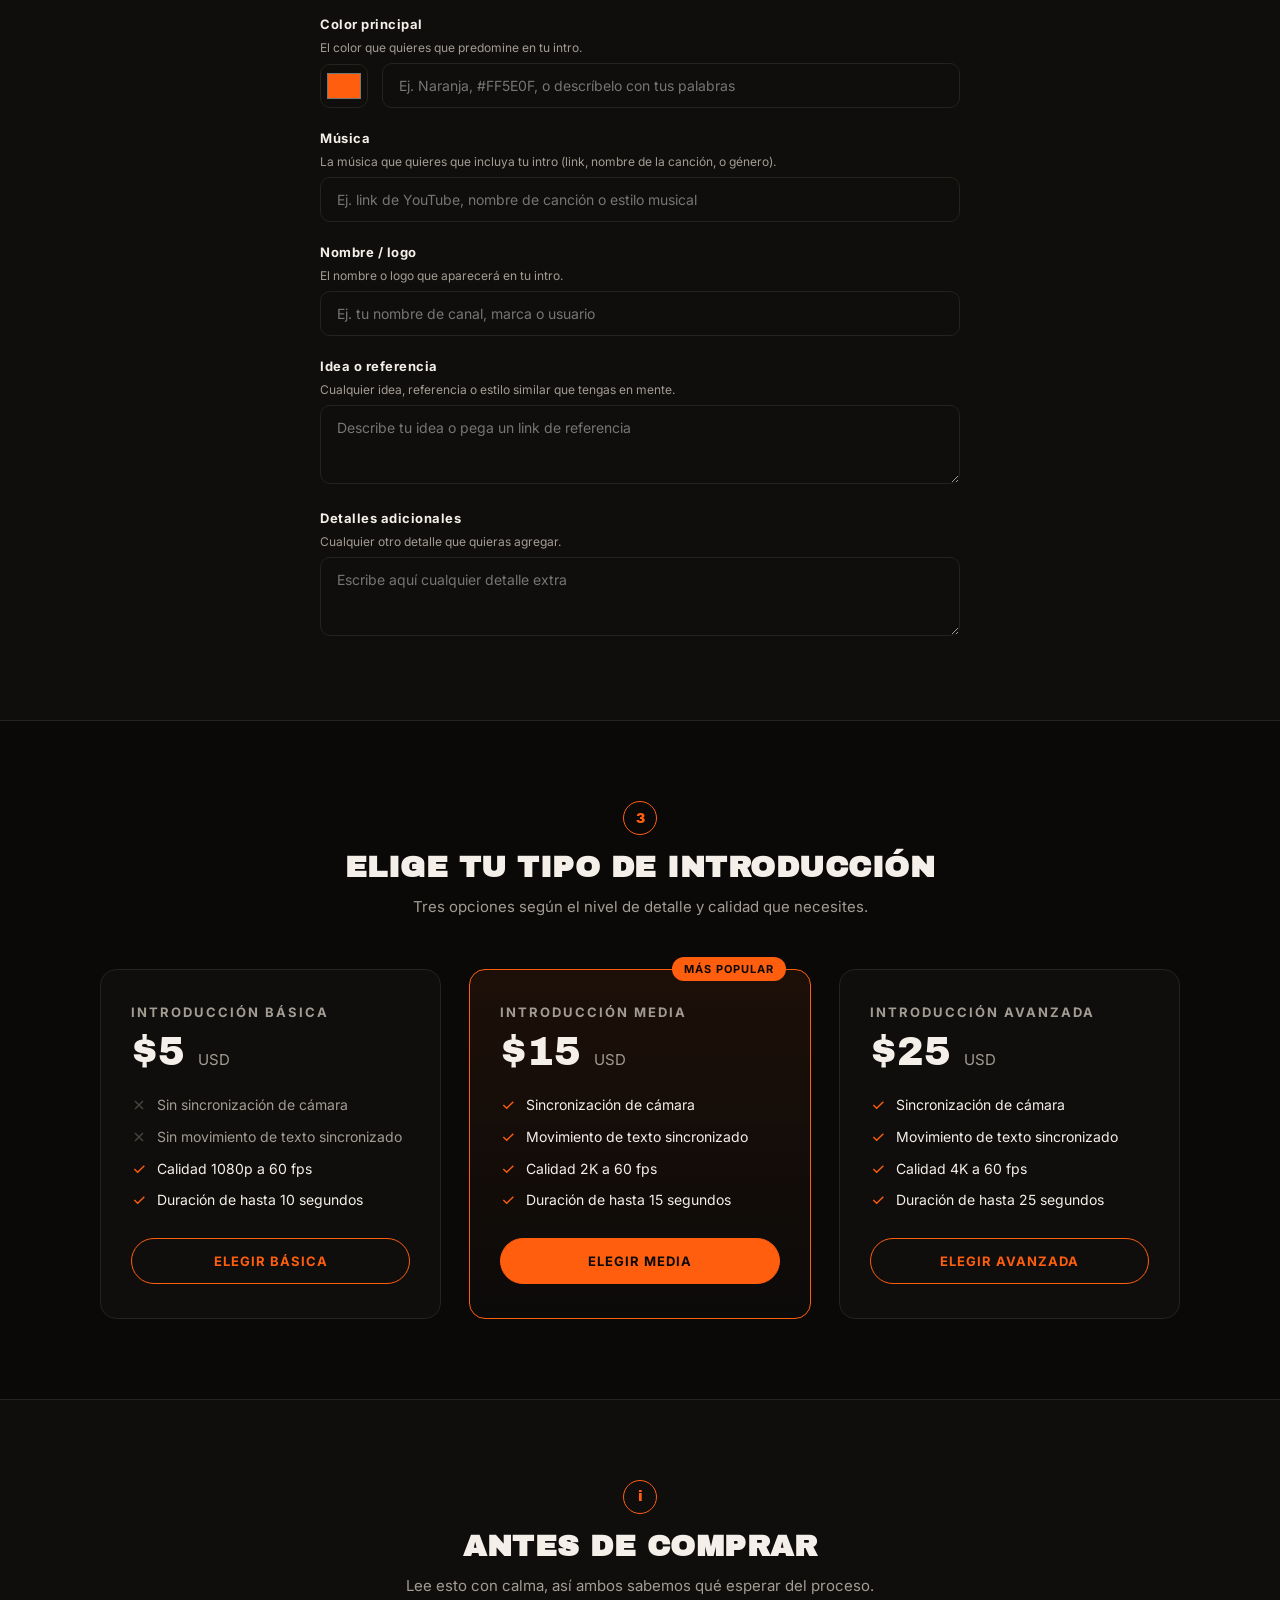
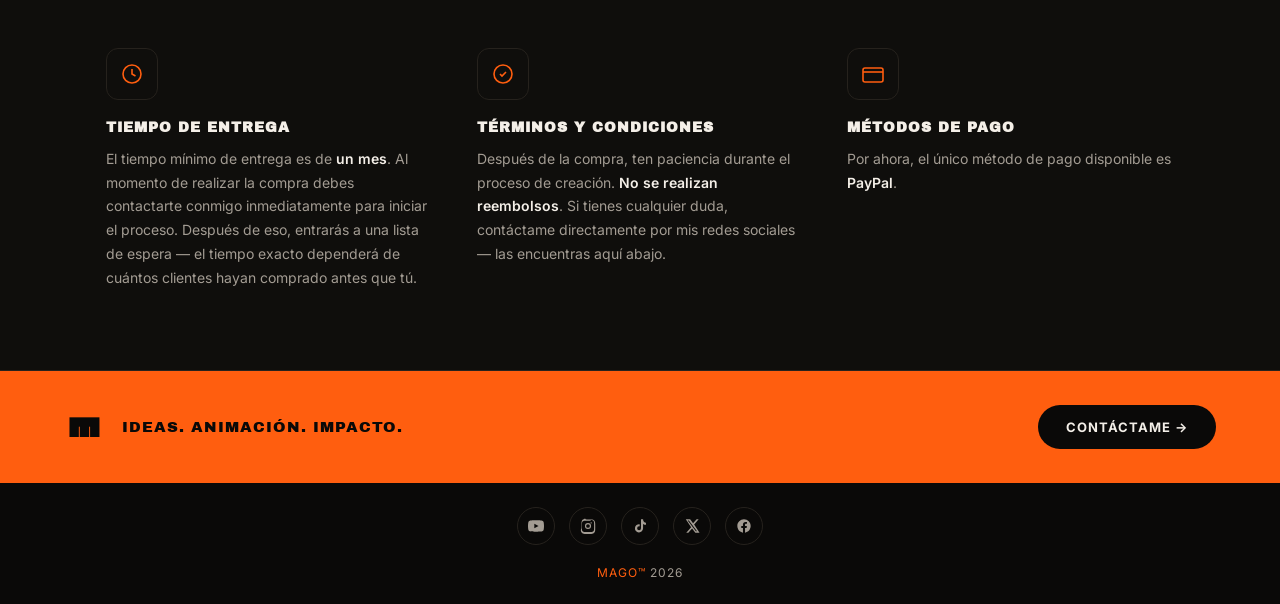
==== commit b9b64293: "Add files via upload" ====
--- a/comprar-intro.html
+++ b/comprar-intro.html
@@ -4,6 +4,10 @@
 <meta charset="UTF-8">
 <meta name="viewport" content="width=device-width, initial-scale=1.0">
 <title>Introducción 3D — Comprar | MAGO</title>
+<link rel="icon" href="favicon.ico" sizes="any">
+<link rel="icon" href="favicon-32x32.png" type="image/png" sizes="32x32">
+<link rel="icon" href="favicon-16x16.png" type="image/png" sizes="16x16">
+<link rel="apple-touch-icon" href="apple-touch-icon.png">
 <link rel="stylesheet" href="styles.css">
 </head>
 <body>
@@ -24,7 +28,7 @@
 <section class="shop-hero">
   <a href="tienda.html" class="back-link shop-eyebrow">← VOLVER A LA TIENDA</a>
   <div class="eyebrow shop-eyebrow" style="animation-delay:.3s">COMPRAR INTRODUCCIÓN</div>
-  <h1 class="shop-h1">Elige el estilo de intro <span class="accent">que más se adapte a tu contenido.</span></h1>
+  <h1 class="shop-h1">Elige el tipo de introducción <span class="accent">que más se adecue a tu contenido.</span></h1>
 </section>
 
 <!-- 01 — ESTILO -->
@@ -148,34 +152,46 @@
 <section class="shop-section" id="plan">
   <div class="step-head scroll-reveal">
     <div class="step-num">3</div>
-    <h2>Elige tu plan</h2>
-    <p>Dos opciones según el nivel de detalle y calidad que necesites.</p>
-  </div>
-
-  <div class="plans">
+    <h2>Elige tu tipo de introducción</h2>
+    <p>Tres opciones según el nivel de detalle y calidad que necesites.</p>
+  </div>
+
+  <div class="plans plans-3">
     <div class="plan-card scroll-reveal" style="transition-delay:.1s">
       <div class="plan-name">INTRODUCCIÓN BÁSICA</div>
       <div class="plan-price">$5 <span>USD</span></div>
       <ul class="plan-features">
         <li class="no"><svg viewBox="0 0 24 24" fill="none" stroke="currentColor" stroke-width="2"><path d="M6 6l12 12M18 6L6 18"/></svg> Sin sincronización de cámara</li>
         <li class="no"><svg viewBox="0 0 24 24" fill="none" stroke="currentColor" stroke-width="2"><path d="M6 6l12 12M18 6L6 18"/></svg> Sin movimiento de texto sincronizado</li>
-        <li class="yes"><svg viewBox="0 0 24 24" fill="none" stroke="currentColor" stroke-width="2"><path d="M5 12l5 5L20 7"/></svg> Calidad 2K a 60 fps</li>
+        <li class="yes"><svg viewBox="0 0 24 24" fill="none" stroke="currentColor" stroke-width="2"><path d="M5 12l5 5L20 7"/></svg> Calidad 1080p a 60 fps</li>
         <li class="yes"><svg viewBox="0 0 24 24" fill="none" stroke="currentColor" stroke-width="2"><path d="M5 12l5 5L20 7"/></svg> Duración de hasta 10 segundos</li>
       </ul>
       <a href="#" class="plan-btn">ELEGIR BÁSICA</a>
     </div>
 
     <div class="plan-card featured scroll-reveal" style="transition-delay:.2s">
-      <div class="plan-badge">MÁS COMPLETO</div>
+      <div class="plan-badge">MÁS POPULAR</div>
+      <div class="plan-name">INTRODUCCIÓN MEDIA</div>
+      <div class="plan-price">$15 <span>USD</span></div>
+      <ul class="plan-features">
+        <li class="yes"><svg viewBox="0 0 24 24" fill="none" stroke="currentColor" stroke-width="2"><path d="M5 12l5 5L20 7"/></svg> Sincronización de cámara</li>
+        <li class="yes"><svg viewBox="0 0 24 24" fill="none" stroke="currentColor" stroke-width="2"><path d="M5 12l5 5L20 7"/></svg> Movimiento de texto sincronizado</li>
+        <li class="yes"><svg viewBox="0 0 24 24" fill="none" stroke="currentColor" stroke-width="2"><path d="M5 12l5 5L20 7"/></svg> Calidad 2K a 60 fps</li>
+        <li class="yes"><svg viewBox="0 0 24 24" fill="none" stroke="currentColor" stroke-width="2"><path d="M5 12l5 5L20 7"/></svg> Duración de hasta 15 segundos</li>
+      </ul>
+      <a href="#" class="plan-btn solid">ELEGIR MEDIA</a>
+    </div>
+
+    <div class="plan-card scroll-reveal" style="transition-delay:.3s">
       <div class="plan-name">INTRODUCCIÓN AVANZADA</div>
-      <div class="plan-price">$10 <span>USD</span></div>
+      <div class="plan-price">$25 <span>USD</span></div>
       <ul class="plan-features">
         <li class="yes"><svg viewBox="0 0 24 24" fill="none" stroke="currentColor" stroke-width="2"><path d="M5 12l5 5L20 7"/></svg> Sincronización de cámara</li>
         <li class="yes"><svg viewBox="0 0 24 24" fill="none" stroke="currentColor" stroke-width="2"><path d="M5 12l5 5L20 7"/></svg> Movimiento de texto sincronizado</li>
         <li class="yes"><svg viewBox="0 0 24 24" fill="none" stroke="currentColor" stroke-width="2"><path d="M5 12l5 5L20 7"/></svg> Calidad 4K a 60 fps</li>
-        <li class="yes"><svg viewBox="0 0 24 24" fill="none" stroke="currentColor" stroke-width="2"><path d="M5 12l5 5L20 7"/></svg> Duración de hasta 20 segundos</li>
+        <li class="yes"><svg viewBox="0 0 24 24" fill="none" stroke="currentColor" stroke-width="2"><path d="M5 12l5 5L20 7"/></svg> Duración de hasta 25 segundos</li>
       </ul>
-      <a href="#" class="plan-btn solid">ELEGIR AVANZADA</a>
+      <a href="#" class="plan-btn">ELEGIR AVANZADA</a>
     </div>
   </div>
 </section>
--- a/styles.css
+++ b/styles.css
@@ -535,6 +535,10 @@
   gap:28px;
   max-width:820px;
   margin:0 auto;
+}
+.plans.plans-3{
+  grid-template-columns:repeat(3, 1fr);
+  max-width:1080px;
 }
 .plan-card{
   border:1px solid var(--line);
